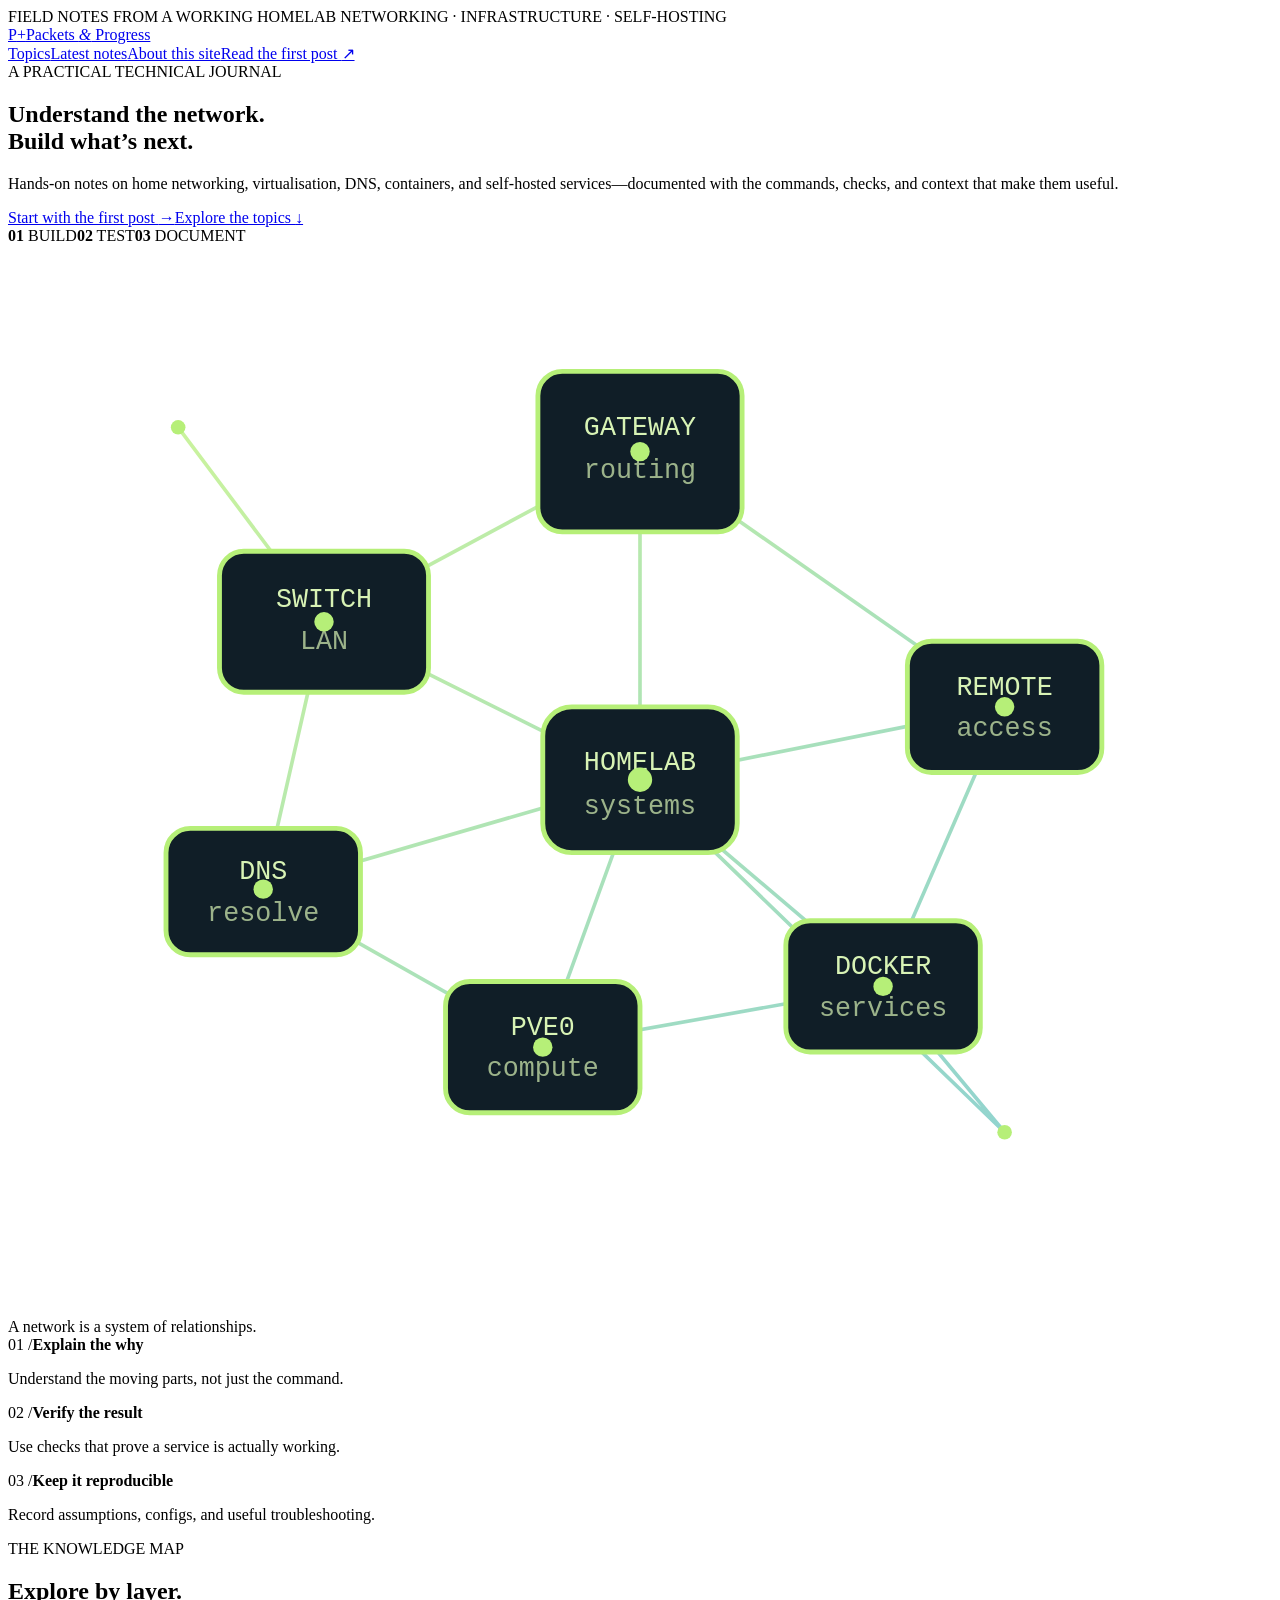
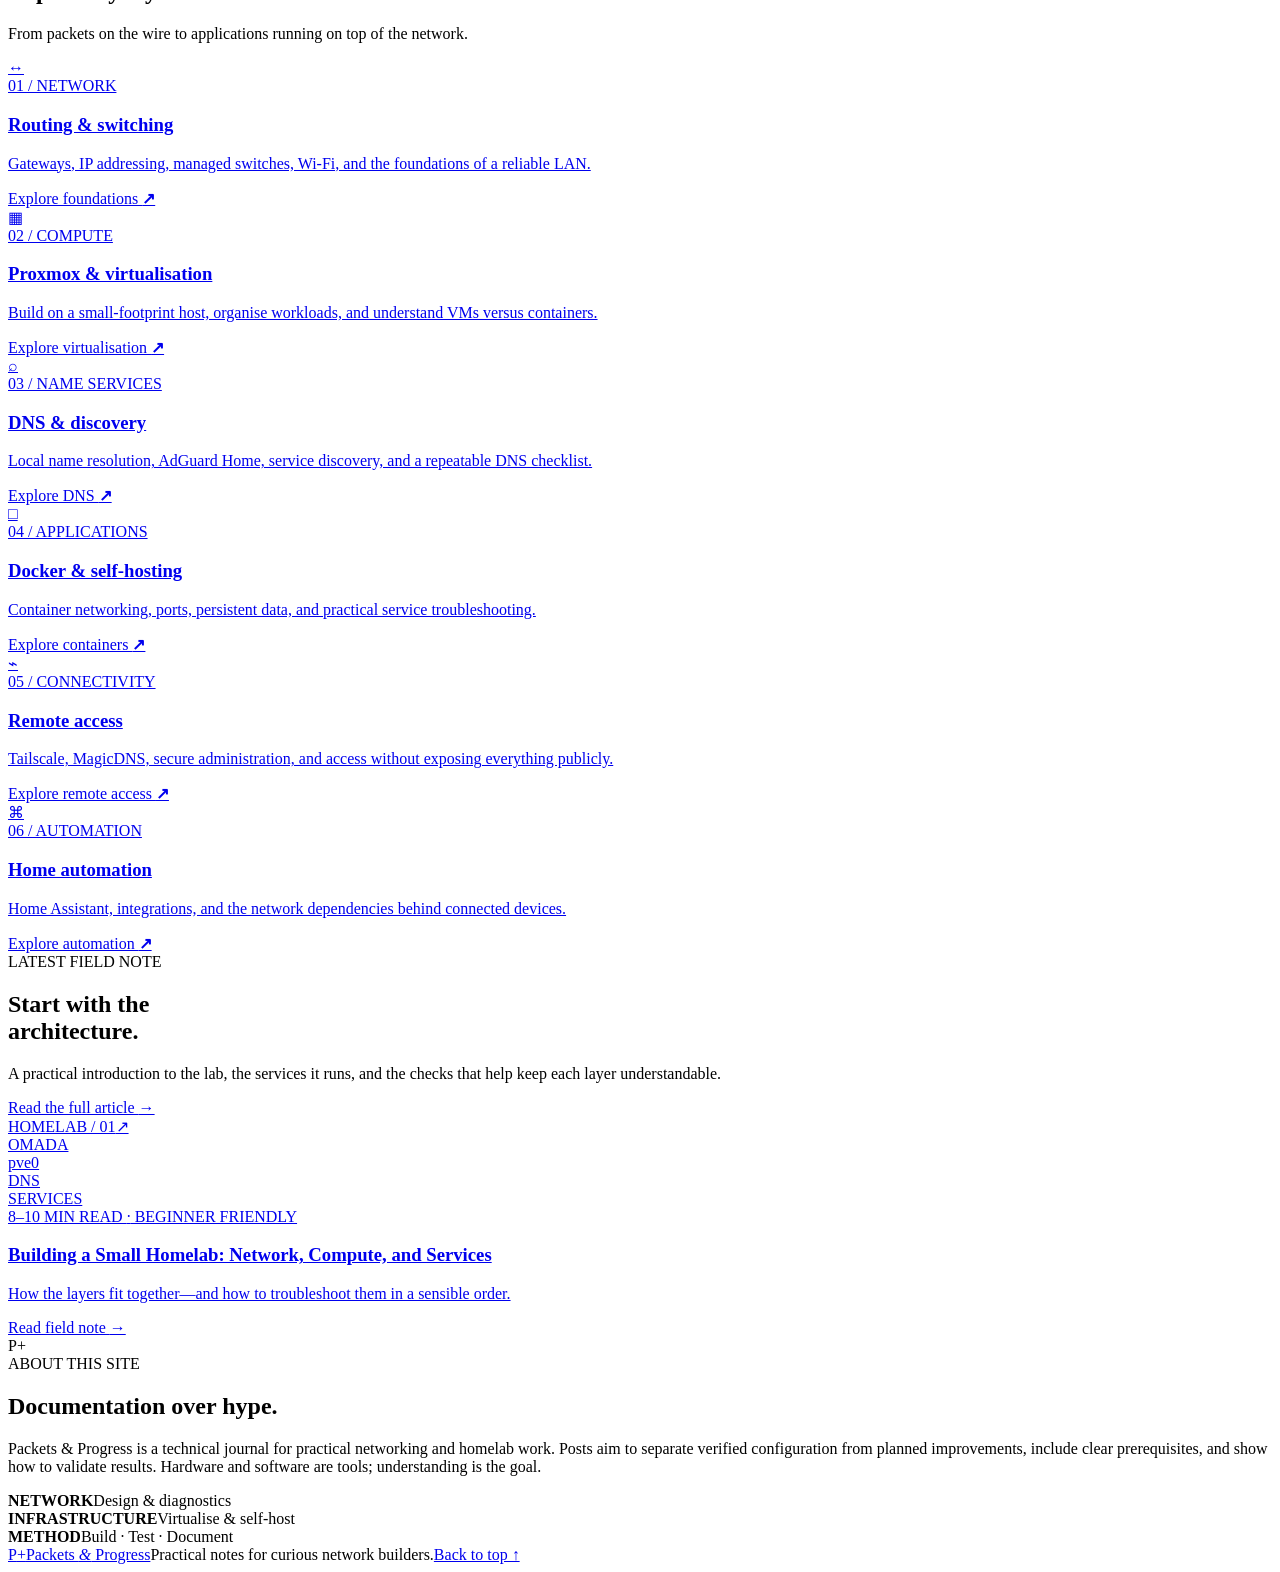
==== docs/index.html @ 01fa27eb "Add Packets & Progress site under docs for GitHub Pages" ====
<!doctype html>
<html lang="en">
<head>
  <meta charset="utf-8">
  <meta name="viewport" content="width=device-width, initial-scale=1">
  <meta name="description" content="Practical notes on networking, Proxmox, Docker, DNS, remote access, and homelab infrastructure.">
  <title>Packets & Progress — Practical networking, one layer at a time</title>
  <link rel="stylesheet" href="styles.css">
</head>
<body>
  <div class="topline"><span class="pulse"></span> FIELD NOTES FROM A WORKING HOMELAB <span class="topline-right">NETWORKING · INFRASTRUCTURE · SELF-HOSTING</span></div>
  <header class="site-header wrap">
    <a class="brand" href="index.html"><span class="brand-mark">P<span>+</span></span><span>Packets <i>&</i> Progress</span></a>
    <nav aria-label="Main navigation"><a href="#topics">Topics</a><a href="#latest">Latest notes</a><a href="#about">About this site</a><a class="nav-cta" href="posts/first-steps.html">Read the first post <span>↗</span></a></nav>
  </header>
  <main>
    <section class="hero wrap">
      <div class="hero-copy">
        <div class="eyebrow"><span class="eyebrow-line"></span> A PRACTICAL TECHNICAL JOURNAL</div>
        <h1>Understand the network.<br><span>Build what’s next.</span></h1>
        <p class="hero-lede">Hands-on notes on home networking, virtualisation, DNS, containers, and self-hosted services—documented with the commands, checks, and context that make them useful.</p>
        <div class="hero-actions"><a class="button button-primary" href="posts/first-steps.html">Start with the first post <span>→</span></a><a class="text-link" href="#topics">Explore the topics <span>↓</span></a></div>
        <div class="hero-meta"><span><b>01</b> BUILD</span><span><b>02</b> TEST</span><span><b>03</b> DOCUMENT</span></div>
      </div>
      <div class="network-art" aria-label="Abstract network topology illustration">
        <div class="art-grid"></div>
        <svg viewBox="0 0 520 440" role="img" aria-label="Connected network nodes and infrastructure layers">
          <defs><linearGradient id="line" x1="0" y1="0" x2="1" y2="1"><stop offset="0" stop-color="#b6ef78"/><stop offset="1" stop-color="#68c4bd"/></linearGradient></defs>
          <g stroke="url(#line)" stroke-width="1.5" opacity=".72" fill="none"><path d="M260 85 L130 155 L105 265 L220 330 L360 305 L410 190 L260 85"/><path d="M130 155 L260 220 L410 190 M105 265 L260 220 L360 305 M260 85 L260 220 L220 330"/><path d="M260 220 L410 365 M360 305 L410 365 M130 155 L70 75"/></g>
          <g fill="#101e27" stroke="#b6ef78" stroke-width="2"><rect x="218" y="52" width="84" height="66" rx="10"/><rect x="87" y="126" width="86" height="58" rx="10"/><rect x="65" y="240" width="80" height="52" rx="10"/><rect x="180" y="303" width="80" height="54" rx="10"/><rect x="320" y="278" width="80" height="54" rx="10"/><rect x="370" y="163" width="80" height="54" rx="10"/><rect x="220" y="190" width="80" height="60" rx="12"/></g>
          <g fill="#d8f3b5" font-family="monospace" font-size="11" text-anchor="middle"><text x="260" y="78">GATEWAY</text><text x="260" y="96" opacity=".7">routing</text><text x="130" y="149">SWITCH</text><text x="130" y="166" opacity=".7">LAN</text><text x="105" y="261">DNS</text><text x="105" y="278" opacity=".7">resolve</text><text x="220" y="325">PVE0</text><text x="220" y="342" opacity=".7">compute</text><text x="360" y="300">DOCKER</text><text x="360" y="317" opacity=".7">services</text><text x="410" y="185">REMOTE</text><text x="410" y="202" opacity=".7">access</text><text x="260" y="216">HOMELAB</text><text x="260" y="234" opacity=".7">systems</text></g>
          <g fill="#b6ef78"><circle cx="260" cy="85" r="4"/><circle cx="130" cy="155" r="4"/><circle cx="105" cy="265" r="4"/><circle cx="220" cy="330" r="4"/><circle cx="360" cy="305" r="4"/><circle cx="410" cy="190" r="4"/><circle cx="260" cy="220" r="5"/><circle cx="410" cy="365" r="3"/><circle cx="70" cy="75" r="3"/></g>
        </svg>
        <div class="art-caption"><span class="caption-dot"></span> A network is a system of relationships.</div>
      </div>
    </section>
    <section class="principles"><div class="wrap principles-inner"><div><span class="principle-number">01 /</span><b>Explain the why</b><p>Understand the moving parts, not just the command.</p></div><div><span class="principle-number">02 /</span><b>Verify the result</b><p>Use checks that prove a service is actually working.</p></div><div><span class="principle-number">03 /</span><b>Keep it reproducible</b><p>Record assumptions, configs, and useful troubleshooting.</p></div></div></section>
    <section class="section wrap" id="topics">
      <div class="section-heading"><div><div class="eyebrow">THE KNOWLEDGE MAP</div><h2>Explore by layer.</h2></div><p>From packets on the wire to applications running on top of the network.</p></div>
      <div class="topic-grid">
        <a class="topic-card" href="posts/first-steps.html"><div class="topic-icon">↔</div><div class="topic-kicker">01 / NETWORK</div><h3>Routing & switching</h3><p>Gateways, IP addressing, managed switches, Wi-Fi, and the foundations of a reliable LAN.</p><span class="card-bottom">Explore foundations <b>↗</b></span></a>
        <a class="topic-card" href="posts/first-steps.html#proxmox"><div class="topic-icon">▦</div><div class="topic-kicker">02 / COMPUTE</div><h3>Proxmox & virtualisation</h3><p>Build on a small-footprint host, organise workloads, and understand VMs versus containers.</p><span class="card-bottom">Explore virtualisation <b>↗</b></span></a>
        <a class="topic-card" href="posts/first-steps.html#dns"><div class="topic-icon">⌕</div><div class="topic-kicker">03 / NAME SERVICES</div><h3>DNS & discovery</h3><p>Local name resolution, AdGuard Home, service discovery, and a repeatable DNS checklist.</p><span class="card-bottom">Explore DNS <b>↗</b></span></a>
        <a class="topic-card" href="posts/first-steps.html#containers"><div class="topic-icon">□</div><div class="topic-kicker">04 / APPLICATIONS</div><h3>Docker & self-hosting</h3><p>Container networking, ports, persistent data, and practical service troubleshooting.</p><span class="card-bottom">Explore containers <b>↗</b></span></a>
        <a class="topic-card" href="posts/first-steps.html#remote-access"><div class="topic-icon">⌁</div><div class="topic-kicker">05 / CONNECTIVITY</div><h3>Remote access</h3><p>Tailscale, MagicDNS, secure administration, and access without exposing everything publicly.</p><span class="card-bottom">Explore remote access <b>↗</b></span></a>
        <a class="topic-card" href="posts/first-steps.html#automation"><div class="topic-icon">⌘</div><div class="topic-kicker">06 / AUTOMATION</div><h3>Home automation</h3><p>Home Assistant, integrations, and the network dependencies behind connected devices.</p><span class="card-bottom">Explore automation <b>↗</b></span></a>
      </div>
    </section>
    <section class="latest-section" id="latest"><div class="wrap latest-layout"><div><div class="eyebrow">LATEST FIELD NOTE</div><h2>Start with the<br>architecture.</h2><p class="muted">A practical introduction to the lab, the services it runs, and the checks that help keep each layer understandable.</p><a class="text-link" href="posts/first-steps.html">Read the full article <span>→</span></a></div><a class="article-preview" href="posts/first-steps.html"><div class="preview-top"><span class="tag">HOMELAB / 01</span><span class="preview-arrow">↗</span></div><div class="preview-graphic"><div class="mini-node n1">OMADA</div><div class="mini-node n2">pve0</div><div class="mini-node n3">DNS</div><div class="mini-node n4">SERVICES</div><div class="mini-lines"></div></div><div class="preview-content"><div class="article-meta">8–10 MIN READ <span>·</span> BEGINNER FRIENDLY</div><h3>Building a Small Homelab: Network, Compute, and Services</h3><p>How the layers fit together—and how to troubleshoot them in a sensible order.</p><span class="read-link">Read field note <b>→</b></span></div></a></div></section>
    <section class="about-section wrap" id="about"><div class="about-mark">P<span>+</span></div><div><div class="eyebrow">ABOUT THIS SITE</div><h2>Documentation over hype.</h2><p>Packets & Progress is a technical journal for practical networking and homelab work. Posts aim to separate verified configuration from planned improvements, include clear prerequisites, and show how to validate results. Hardware and software are tools; understanding is the goal.</p></div><div class="about-stats"><div><b>NETWORK</b><span>Design & diagnostics</span></div><div><b>INFRASTRUCTURE</b><span>Virtualise & self-host</span></div><div><b>METHOD</b><span>Build · Test · Document</span></div></div></section>
  </main>
  <footer class="site-footer"><div class="wrap footer-inner"><a class="brand" href="index.html"><span class="brand-mark">P<span>+</span></span><span>Packets <i>&</i> Progress</span></a><span>Practical notes for curious network builders.</span><a href="#top">Back to top ↑</a></div></footer>
</body>
</html>
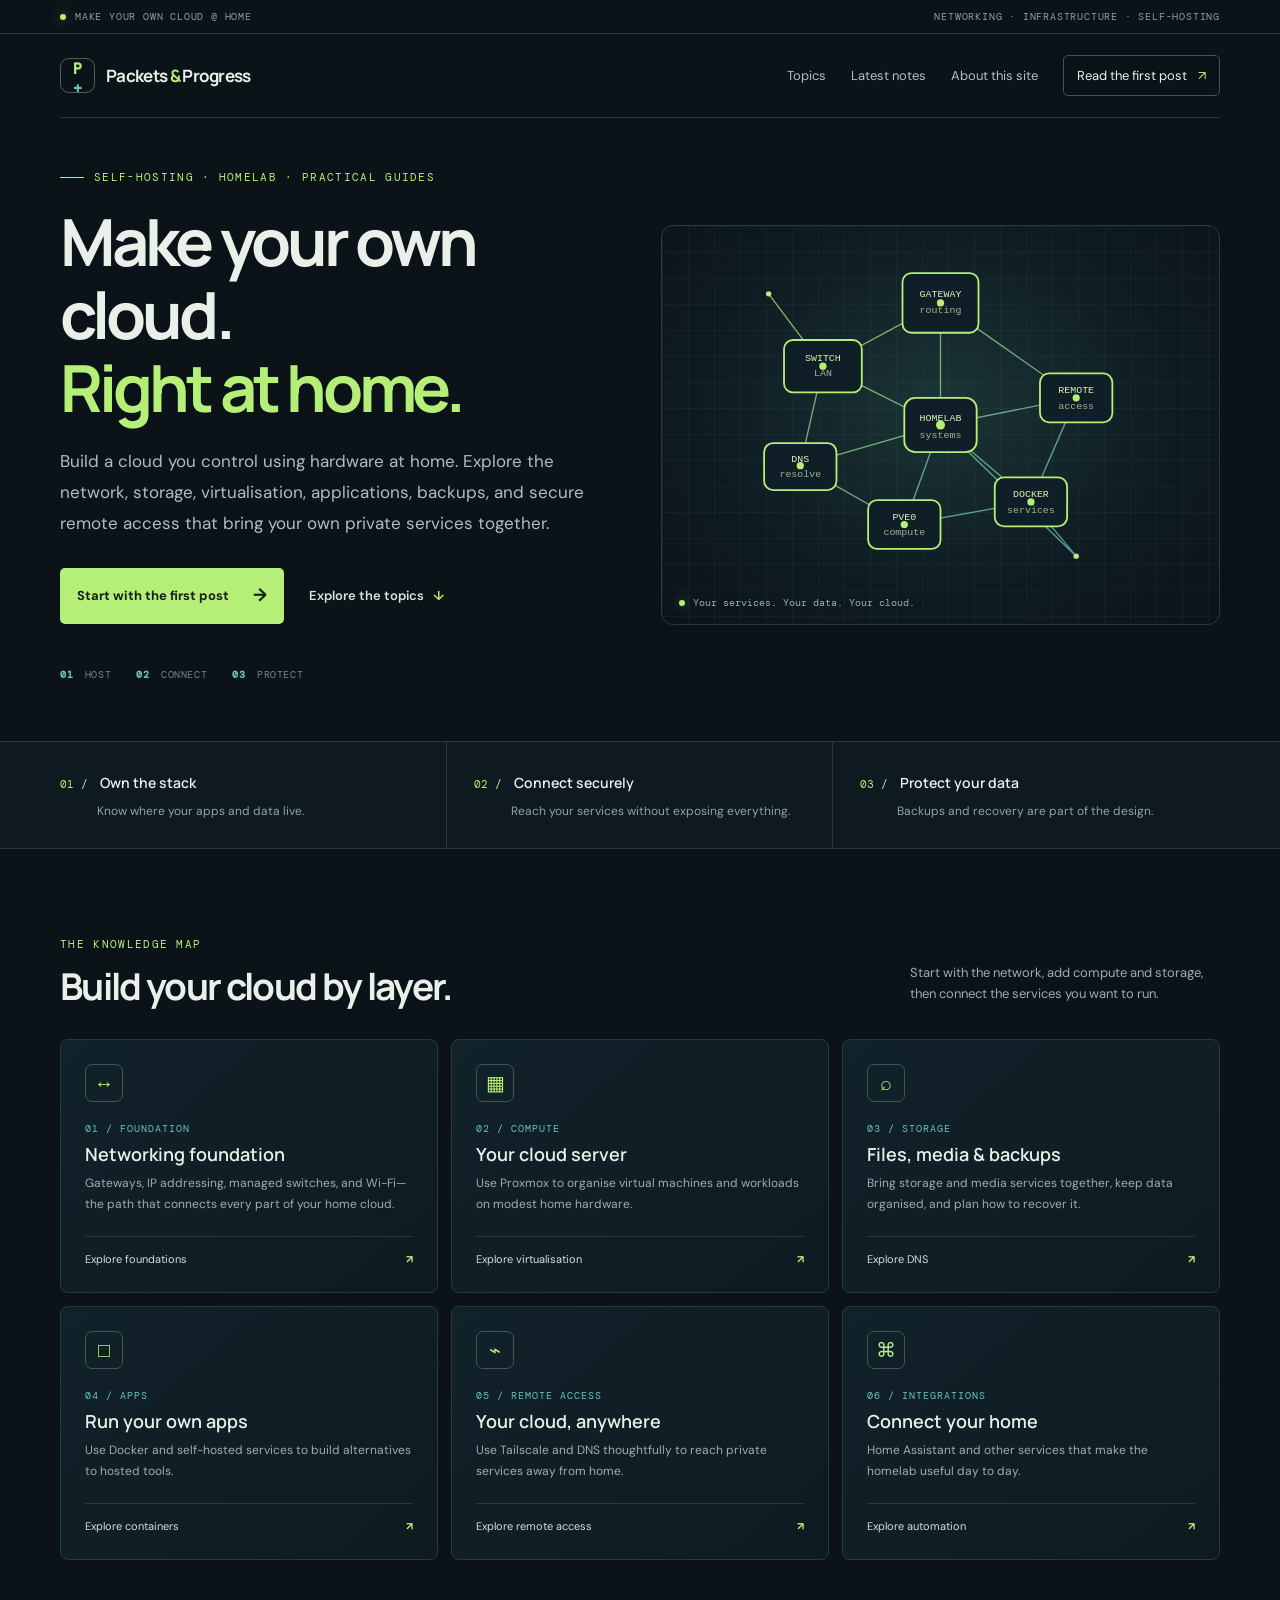
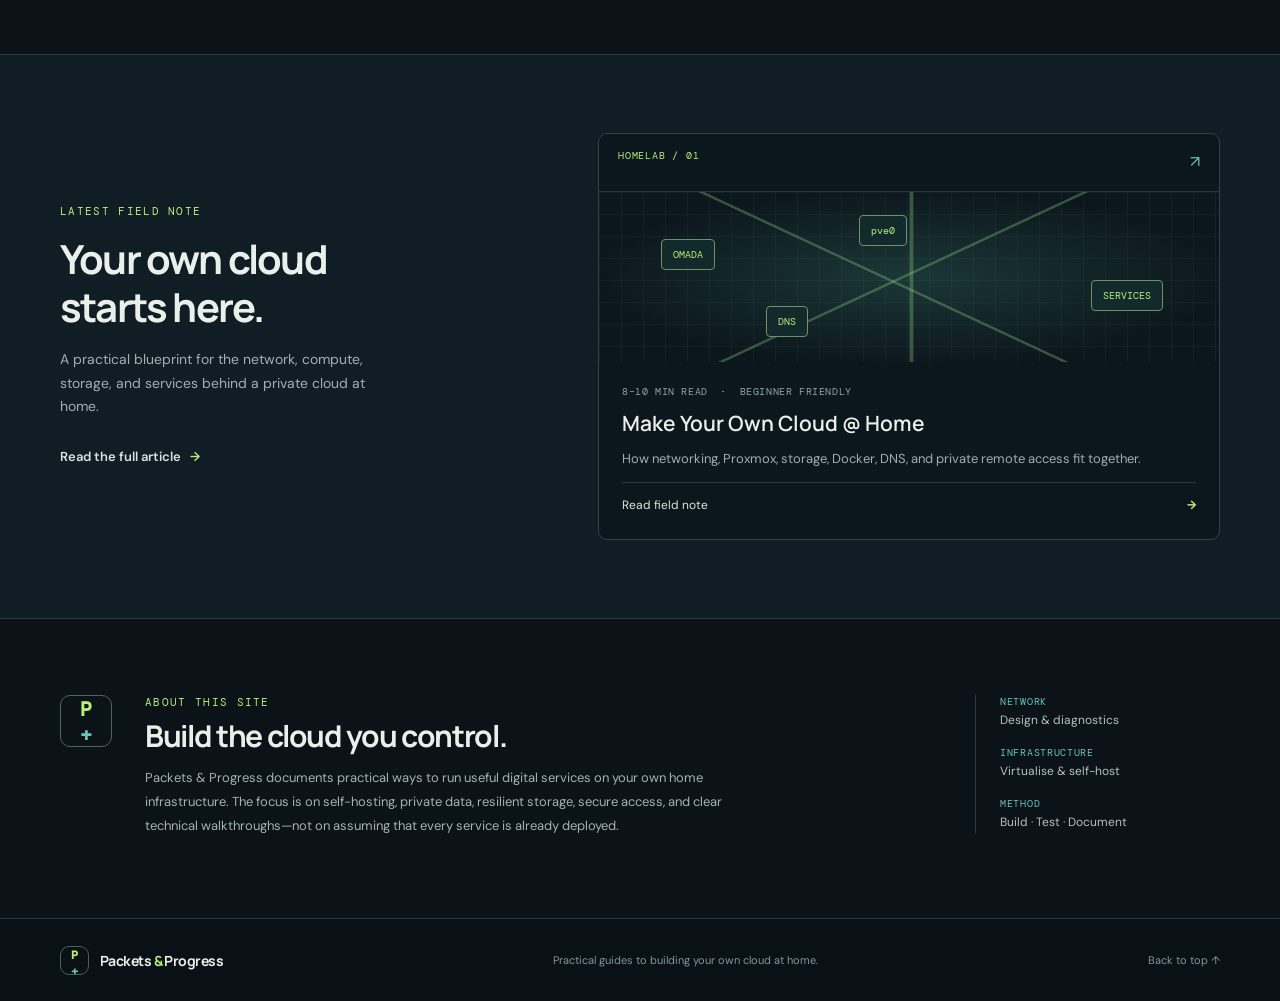
==== commit aff98656: "Reposition homepage around Make Your Own Cloud @ Home" ====
--- a/docs/index.html
+++ b/docs/index.html
@@ -3,12 +3,12 @@
 <head>
   <meta charset="utf-8">
   <meta name="viewport" content="width=device-width, initial-scale=1">
-  <meta name="description" content="Practical notes on networking, Proxmox, Docker, DNS, remote access, and homelab infrastructure.">
-  <title>Packets & Progress — Practical networking, one layer at a time</title>
+  <meta name="description" content="Build a private cloud at home with practical guides to networking, Proxmox, storage, Docker, DNS, remote access, and self-hosted services.">
+  <title>Packets & Progress — Make Your Own Cloud @ Home</title>
   <link rel="stylesheet" href="styles.css">
 </head>
 <body>
-  <div class="topline"><span class="pulse"></span> FIELD NOTES FROM A WORKING HOMELAB <span class="topline-right">NETWORKING · INFRASTRUCTURE · SELF-HOSTING</span></div>
+  <div class="topline"><span class="pulse"></span> MAKE YOUR OWN CLOUD @ HOME <span class="topline-right">NETWORKING · INFRASTRUCTURE · SELF-HOSTING</span></div>
   <header class="site-header wrap">
     <a class="brand" href="index.html"><span class="brand-mark">P<span>+</span></span><span>Packets <i>&</i> Progress</span></a>
     <nav aria-label="Main navigation"><a href="#topics">Topics</a><a href="#latest">Latest notes</a><a href="#about">About this site</a><a class="nav-cta" href="posts/first-steps.html">Read the first post <span>↗</span></a></nav>
@@ -16,11 +16,11 @@
   <main>
     <section class="hero wrap">
       <div class="hero-copy">
-        <div class="eyebrow"><span class="eyebrow-line"></span> A PRACTICAL TECHNICAL JOURNAL</div>
-        <h1>Understand the network.<br><span>Build what’s next.</span></h1>
-        <p class="hero-lede">Hands-on notes on home networking, virtualisation, DNS, containers, and self-hosted services—documented with the commands, checks, and context that make them useful.</p>
+        <div class="eyebrow"><span class="eyebrow-line"></span> SELF-HOSTING · HOMELAB · PRACTICAL GUIDES</div>
+        <h1>Make your own cloud.<br><span>Right at home.</span></h1>
+        <p class="hero-lede">Build a cloud you control using hardware at home. Explore the network, storage, virtualisation, applications, backups, and secure remote access that bring your own private services together.</p>
         <div class="hero-actions"><a class="button button-primary" href="posts/first-steps.html">Start with the first post <span>→</span></a><a class="text-link" href="#topics">Explore the topics <span>↓</span></a></div>
-        <div class="hero-meta"><span><b>01</b> BUILD</span><span><b>02</b> TEST</span><span><b>03</b> DOCUMENT</span></div>
+        <div class="hero-meta"><span><b>01</b> HOST</span><span><b>02</b> CONNECT</span><span><b>03</b> PROTECT</span></div>
       </div>
       <div class="network-art" aria-label="Abstract network topology illustration">
         <div class="art-grid"></div>
@@ -31,24 +31,24 @@
           <g fill="#d8f3b5" font-family="monospace" font-size="11" text-anchor="middle"><text x="260" y="78">GATEWAY</text><text x="260" y="96" opacity=".7">routing</text><text x="130" y="149">SWITCH</text><text x="130" y="166" opacity=".7">LAN</text><text x="105" y="261">DNS</text><text x="105" y="278" opacity=".7">resolve</text><text x="220" y="325">PVE0</text><text x="220" y="342" opacity=".7">compute</text><text x="360" y="300">DOCKER</text><text x="360" y="317" opacity=".7">services</text><text x="410" y="185">REMOTE</text><text x="410" y="202" opacity=".7">access</text><text x="260" y="216">HOMELAB</text><text x="260" y="234" opacity=".7">systems</text></g>
           <g fill="#b6ef78"><circle cx="260" cy="85" r="4"/><circle cx="130" cy="155" r="4"/><circle cx="105" cy="265" r="4"/><circle cx="220" cy="330" r="4"/><circle cx="360" cy="305" r="4"/><circle cx="410" cy="190" r="4"/><circle cx="260" cy="220" r="5"/><circle cx="410" cy="365" r="3"/><circle cx="70" cy="75" r="3"/></g>
         </svg>
-        <div class="art-caption"><span class="caption-dot"></span> A network is a system of relationships.</div>
+        <div class="art-caption"><span class="caption-dot"></span> Your services. Your data. Your cloud.</div>
       </div>
     </section>
-    <section class="principles"><div class="wrap principles-inner"><div><span class="principle-number">01 /</span><b>Explain the why</b><p>Understand the moving parts, not just the command.</p></div><div><span class="principle-number">02 /</span><b>Verify the result</b><p>Use checks that prove a service is actually working.</p></div><div><span class="principle-number">03 /</span><b>Keep it reproducible</b><p>Record assumptions, configs, and useful troubleshooting.</p></div></div></section>
+    <section class="principles"><div class="wrap principles-inner"><div><span class="principle-number">01 /</span><b>Own the stack</b><p>Know where your apps and data live.</p></div><div><span class="principle-number">02 /</span><b>Connect securely</b><p>Reach your services without exposing everything.</p></div><div><span class="principle-number">03 /</span><b>Protect your data</b><p>Backups and recovery are part of the design.</p></div></div></section>
     <section class="section wrap" id="topics">
-      <div class="section-heading"><div><div class="eyebrow">THE KNOWLEDGE MAP</div><h2>Explore by layer.</h2></div><p>From packets on the wire to applications running on top of the network.</p></div>
+      <div class="section-heading"><div><div class="eyebrow">THE KNOWLEDGE MAP</div><h2>Build your cloud by layer.</h2></div><p>Start with the network, add compute and storage, then connect the services you want to run.</p></div>
       <div class="topic-grid">
-        <a class="topic-card" href="posts/first-steps.html"><div class="topic-icon">↔</div><div class="topic-kicker">01 / NETWORK</div><h3>Routing & switching</h3><p>Gateways, IP addressing, managed switches, Wi-Fi, and the foundations of a reliable LAN.</p><span class="card-bottom">Explore foundations <b>↗</b></span></a>
-        <a class="topic-card" href="posts/first-steps.html#proxmox"><div class="topic-icon">▦</div><div class="topic-kicker">02 / COMPUTE</div><h3>Proxmox & virtualisation</h3><p>Build on a small-footprint host, organise workloads, and understand VMs versus containers.</p><span class="card-bottom">Explore virtualisation <b>↗</b></span></a>
-        <a class="topic-card" href="posts/first-steps.html#dns"><div class="topic-icon">⌕</div><div class="topic-kicker">03 / NAME SERVICES</div><h3>DNS & discovery</h3><p>Local name resolution, AdGuard Home, service discovery, and a repeatable DNS checklist.</p><span class="card-bottom">Explore DNS <b>↗</b></span></a>
-        <a class="topic-card" href="posts/first-steps.html#containers"><div class="topic-icon">□</div><div class="topic-kicker">04 / APPLICATIONS</div><h3>Docker & self-hosting</h3><p>Container networking, ports, persistent data, and practical service troubleshooting.</p><span class="card-bottom">Explore containers <b>↗</b></span></a>
-        <a class="topic-card" href="posts/first-steps.html#remote-access"><div class="topic-icon">⌁</div><div class="topic-kicker">05 / CONNECTIVITY</div><h3>Remote access</h3><p>Tailscale, MagicDNS, secure administration, and access without exposing everything publicly.</p><span class="card-bottom">Explore remote access <b>↗</b></span></a>
-        <a class="topic-card" href="posts/first-steps.html#automation"><div class="topic-icon">⌘</div><div class="topic-kicker">06 / AUTOMATION</div><h3>Home automation</h3><p>Home Assistant, integrations, and the network dependencies behind connected devices.</p><span class="card-bottom">Explore automation <b>↗</b></span></a>
+        <a class="topic-card" href="posts/first-steps.html"><div class="topic-icon">↔</div><div class="topic-kicker">01 / FOUNDATION</div><h3>Networking foundation</h3><p>Gateways, IP addressing, managed switches, and Wi-Fi—the path that connects every part of your home cloud.</p><span class="card-bottom">Explore foundations <b>↗</b></span></a>
+        <a class="topic-card" href="posts/first-steps.html#proxmox"><div class="topic-icon">▦</div><div class="topic-kicker">02 / COMPUTE</div><h3>Your cloud server</h3><p>Use Proxmox to organise virtual machines and workloads on modest home hardware.</p><span class="card-bottom">Explore virtualisation <b>↗</b></span></a>
+        <a class="topic-card" href="posts/first-steps.html#dns"><div class="topic-icon">⌕</div><div class="topic-kicker">03 / STORAGE</div><h3>Files, media & backups</h3><p>Bring storage and media services together, keep data organised, and plan how to recover it.</p><span class="card-bottom">Explore DNS <b>↗</b></span></a>
+        <a class="topic-card" href="posts/first-steps.html#containers"><div class="topic-icon">□</div><div class="topic-kicker">04 / APPS</div><h3>Run your own apps</h3><p>Use Docker and self-hosted services to build alternatives to hosted tools.</p><span class="card-bottom">Explore containers <b>↗</b></span></a>
+        <a class="topic-card" href="posts/first-steps.html#remote-access"><div class="topic-icon">⌁</div><div class="topic-kicker">05 / REMOTE ACCESS</div><h3>Your cloud, anywhere</h3><p>Use Tailscale and DNS thoughtfully to reach private services away from home.</p><span class="card-bottom">Explore remote access <b>↗</b></span></a>
+        <a class="topic-card" href="posts/first-steps.html#automation"><div class="topic-icon">⌘</div><div class="topic-kicker">06 / INTEGRATIONS</div><h3>Connect your home</h3><p>Home Assistant and other services that make the homelab useful day to day.</p><span class="card-bottom">Explore automation <b>↗</b></span></a>
       </div>
     </section>
-    <section class="latest-section" id="latest"><div class="wrap latest-layout"><div><div class="eyebrow">LATEST FIELD NOTE</div><h2>Start with the<br>architecture.</h2><p class="muted">A practical introduction to the lab, the services it runs, and the checks that help keep each layer understandable.</p><a class="text-link" href="posts/first-steps.html">Read the full article <span>→</span></a></div><a class="article-preview" href="posts/first-steps.html"><div class="preview-top"><span class="tag">HOMELAB / 01</span><span class="preview-arrow">↗</span></div><div class="preview-graphic"><div class="mini-node n1">OMADA</div><div class="mini-node n2">pve0</div><div class="mini-node n3">DNS</div><div class="mini-node n4">SERVICES</div><div class="mini-lines"></div></div><div class="preview-content"><div class="article-meta">8–10 MIN READ <span>·</span> BEGINNER FRIENDLY</div><h3>Building a Small Homelab: Network, Compute, and Services</h3><p>How the layers fit together—and how to troubleshoot them in a sensible order.</p><span class="read-link">Read field note <b>→</b></span></div></a></div></section>
-    <section class="about-section wrap" id="about"><div class="about-mark">P<span>+</span></div><div><div class="eyebrow">ABOUT THIS SITE</div><h2>Documentation over hype.</h2><p>Packets & Progress is a technical journal for practical networking and homelab work. Posts aim to separate verified configuration from planned improvements, include clear prerequisites, and show how to validate results. Hardware and software are tools; understanding is the goal.</p></div><div class="about-stats"><div><b>NETWORK</b><span>Design & diagnostics</span></div><div><b>INFRASTRUCTURE</b><span>Virtualise & self-host</span></div><div><b>METHOD</b><span>Build · Test · Document</span></div></div></section>
+    <section class="latest-section" id="latest"><div class="wrap latest-layout"><div><div class="eyebrow">LATEST FIELD NOTE</div><h2>Your own cloud<br>starts here.</h2><p class="muted">A practical blueprint for the network, compute, storage, and services behind a private cloud at home.</p><a class="text-link" href="posts/first-steps.html">Read the full article <span>→</span></a></div><a class="article-preview" href="posts/first-steps.html"><div class="preview-top"><span class="tag">HOMELAB / 01</span><span class="preview-arrow">↗</span></div><div class="preview-graphic"><div class="mini-node n1">OMADA</div><div class="mini-node n2">pve0</div><div class="mini-node n3">DNS</div><div class="mini-node n4">SERVICES</div><div class="mini-lines"></div></div><div class="preview-content"><div class="article-meta">8–10 MIN READ <span>·</span> BEGINNER FRIENDLY</div><h3>Make Your Own Cloud @ Home</h3><p>How networking, Proxmox, storage, Docker, DNS, and private remote access fit together.</p><span class="read-link">Read field note <b>→</b></span></div></a></div></section>
+    <section class="about-section wrap" id="about"><div class="about-mark">P<span>+</span></div><div><div class="eyebrow">ABOUT THIS SITE</div><h2>Build the cloud you control.</h2><p>Packets & Progress documents practical ways to run useful digital services on your own home infrastructure. The focus is on self-hosting, private data, resilient storage, secure access, and clear technical walkthroughs—not on assuming that every service is already deployed.</p></div><div class="about-stats"><div><b>NETWORK</b><span>Design & diagnostics</span></div><div><b>INFRASTRUCTURE</b><span>Virtualise & self-host</span></div><div><b>METHOD</b><span>Build · Test · Document</span></div></div></section>
   </main>
-  <footer class="site-footer"><div class="wrap footer-inner"><a class="brand" href="index.html"><span class="brand-mark">P<span>+</span></span><span>Packets <i>&</i> Progress</span></a><span>Practical notes for curious network builders.</span><a href="#top">Back to top ↑</a></div></footer>
+  <footer class="site-footer"><div class="wrap footer-inner"><a class="brand" href="index.html"><span class="brand-mark">P<span>+</span></span><span>Packets <i>&</i> Progress</span></a><span>Practical guides to building your own cloud at home.</span><a href="#top">Back to top ↑</a></div></footer>
 </body>
 </html>
--- a/docs/styles.css
+++ b/docs/styles.css
@@ -0,0 +1,6 @@
+@import url('https://fonts.googleapis.com/css2?family=DM+Mono:wght@400;500&family=DM+Sans:wght@400;500;700&family=Manrope:wght@400;600;700;800&display=swap');
+:root{--bg:#0b1319;--panel:#101e27;--ink:#e9f0e9;--muted:#9aadb2;--line:#263a42;--lime:#b6ef78;--teal:#68c4bd;--mono:'DM Mono',monospace;--sans:'DM Sans',sans-serif;--display:'Manrope',sans-serif}
+*{box-sizing:border-box}html{scroll-behavior:smooth;scroll-padding-top:25px}body{margin:0;background:var(--bg);color:var(--ink);font:16px/1.65 var(--sans)}a{color:inherit;text-decoration:none}.wrap{width:min(1160px,calc(100% - 48px));margin-inline:auto}.topline{min-height:34px;border-bottom:1px solid var(--line);padding:7px max(24px,calc((100% - 1160px)/2));display:flex;align-items:center;gap:9px;color:#8ca0a4;font:10px var(--mono);letter-spacing:.08em}.pulse,.caption-dot{width:6px;height:6px;border-radius:50%;background:var(--lime);display:inline-block;box-shadow:0 0 12px #b6ef7870}.topline-right{margin-left:auto}.site-header{min-height:84px;display:flex;align-items:center;justify-content:space-between;gap:20px;border-bottom:1px solid var(--line)}.brand{display:inline-flex;align-items:center;gap:11px;font:700 17px var(--display);letter-spacing:-.04em;white-space:nowrap}.brand i{font-style:normal;color:var(--lime)}.brand-mark{display:grid;place-items:center;width:35px;height:35px;border:1px solid #496252;border-radius:9px;font:700 15px var(--mono);color:var(--lime)}.brand-mark span,.about-mark span{color:var(--teal)}nav{display:flex;align-items:center;gap:25px;font-size:13px;color:#b1c0c1}nav a:hover,.text-link:hover{color:var(--lime)}.nav-cta{border:1px solid #3c5357;padding:9px 13px;border-radius:5px;color:var(--ink)}.nav-cta span{color:var(--lime);margin-left:8px}.hero{min-height:560px;display:grid;grid-template-columns:1fr 1fr;align-items:center;gap:42px;padding-block:52px 60px}.eyebrow{font:11px var(--mono);letter-spacing:.12em;color:var(--lime);display:flex;align-items:center;gap:10px}.eyebrow-line{width:24px;height:1px;background:var(--lime)}h1,h2,h3,p{margin-top:0}.hero h1{font:700 clamp(40px,5.2vw,65px)/1.12 var(--display);letter-spacing:-.06em;margin:22px 0}.hero h1 span,.article-header h1 span{color:var(--lime)}.hero-lede{max-width:550px;color:#aebfc0;font-size:17px;line-height:1.8}.hero-actions{display:flex;align-items:center;gap:25px;margin-top:30px}.button{display:inline-flex;align-items:center;gap:24px;padding:13px 17px;border-radius:5px;font-size:13px;font-weight:700}.button-primary{background:var(--lime);color:#142018}.button-primary:hover{background:#d0f5a6}.button-primary span{font-size:18px}.text-link{font-size:13px;font-weight:600;color:#d8e3db}.text-link span{color:var(--lime);margin-left:6px}.hero-meta{display:flex;gap:25px;margin-top:44px;font:10px var(--mono);letter-spacing:.06em;color:#71878c}.hero-meta b{color:var(--teal);margin-right:5px}.network-art{height:400px;position:relative;border:1px solid #253b42;border-radius:12px;overflow:hidden;background:radial-gradient(ellipse at 50% 45%,#1b3536 0%,#0f1c24 56%,#0b1319 100%)}.art-grid{position:absolute;inset:0;background-image:linear-gradient(#7d9e9510 1px,transparent 1px),linear-gradient(90deg,#7d9e9510 1px,transparent 1px);background-size:26px 26px}.network-art svg{position:relative;width:100%;height:100%;z-index:1}.art-caption{position:absolute;bottom:15px;left:17px;color:#9db0b0;font:10px var(--mono);display:flex;align-items:center;gap:8px}.principles{border-block:1px solid var(--line);background:#0e1a20}.principles-inner{display:grid;grid-template-columns:repeat(3,1fr)}.principles-inner>div{padding:28px 26px 26px 0;border-right:1px solid var(--line)}.principles-inner>div+div{padding-left:27px}.principles-inner>div:last-child{border:0}.principle-number{font:11px var(--mono);color:var(--lime);margin-right:12px}.principles b{font:600 14px var(--display)}.principles p{font-size:12px;color:#8fa4a8;margin:6px 0 0 37px}.section{padding-block:88px 94px}.section-heading{display:flex;justify-content:space-between;align-items:end;margin-bottom:31px}.section-heading h2,.latest-layout h2,.about-section h2{font:700 37px/1.2 var(--display);letter-spacing:-.045em;margin:13px 0 0}.section-heading>p{max-width:310px;color:var(--muted);font-size:13px;margin:0 0 4px}.topic-grid{display:grid;grid-template-columns:repeat(3,1fr);gap:13px}.topic-card{min-height:240px;padding:24px;border:1px solid var(--line);border-radius:8px;background:linear-gradient(140deg,#12222a,#0e1a21);display:flex;flex-direction:column;transition:transform .2s,border-color .2s}.topic-card:hover{transform:translateY(-3px);border-color:#597b61}.topic-icon{width:38px;height:38px;display:grid;place-items:center;border:1px solid #40584d;color:var(--lime);border-radius:7px;font:20px var(--mono);margin-bottom:20px}.topic-kicker{font:10px var(--mono);letter-spacing:.1em;color:var(--teal)}.topic-card h3{font:600 18px var(--display);margin:7px 0}.topic-card p{font-size:12px;color:#9cafb0;line-height:1.7;margin-bottom:22px}.card-bottom{margin-top:auto;padding-top:13px;border-top:1px solid #263941;color:#d6e0d9;font-size:11px}.card-bottom b,.read-link b{float:right;color:var(--lime)}.latest-section{background:#101d24;border-block:1px solid var(--line);padding:78px 0}.latest-layout{display:grid;grid-template-columns:.72fr 1fr;gap:90px;align-items:center}.latest-layout h2{font-size:40px;margin:17px 0}.muted{font-size:14px;color:#9fb0b3;max-width:320px;margin-bottom:25px}.article-preview{display:block;border:1px solid #2c4449;background:#0c171d;border-radius:9px;overflow:hidden}.article-preview:hover{border-color:#70956b}.preview-top{display:flex;justify-content:space-between;padding:15px 19px;border-bottom:1px solid #25373e}.tag{font:10px var(--mono);color:var(--lime);letter-spacing:.08em}.preview-arrow{color:var(--teal)}.preview-graphic{height:170px;position:relative;overflow:hidden;background:radial-gradient(ellipse at center,#1b3737,#0c171d 72%)}.preview-graphic:before{content:"";position:absolute;inset:0;background-image:linear-gradient(#89b7a10d 1px,transparent 1px),linear-gradient(90deg,#89b7a10d 1px,transparent 1px);background-size:22px 22px}.mini-node{position:absolute;z-index:2;border:1px solid #6b9368;background:#132a2d;padding:8px 11px;color:var(--lime);font:10px var(--mono);border-radius:4px}.n1{left:10%;top:28%}.n2{left:42%;top:14%}.n3{left:27%;top:67%}.n4{right:9%;top:52%}.mini-lines{position:absolute;inset:0;background:linear-gradient(25deg,transparent 47%,#8cce8255 47.2%,#8cce8255 47.6%,transparent 47.8%),linear-gradient(155deg,transparent 49%,#8cce8255 49.2%,#8cce8255 49.6%,transparent 49.8%),linear-gradient(90deg,transparent 50%,#8cce8255 50.2%,#8cce8255 50.6%,transparent 50.8%)}.preview-content{padding:23px}.article-meta{font:10px var(--mono);letter-spacing:.06em;color:#8ea4a6}.article-meta span{color:var(--lime);margin:0 6px}.preview-content h3{font:600 21px/1.35 var(--display);margin:11px 0}.preview-content p{font-size:13px;color:#9cafb0}.read-link{display:block;border-top:1px solid var(--line);padding-top:13px;font-size:12px;color:#dce6df}.about-section{display:grid;grid-template-columns:60px 1fr 245px;gap:25px;align-items:start;padding-block:76px 80px}.about-mark{width:52px;height:52px;display:grid;place-items:center;border:1px solid #4b6851;border-radius:10px;color:var(--lime);font:700 20px var(--mono)}.about-section h2{font-size:30px;margin:9px 0 12px}.about-section p{max-width:600px;color:#a1b2b4;font-size:13px;line-height:1.85;margin-bottom:0}.about-stats{border-left:1px solid var(--line);padding-left:24px;display:grid;gap:15px}.about-stats div{display:grid;gap:3px}.about-stats b{font:10px var(--mono);color:var(--teal);letter-spacing:.07em}.about-stats span{font-size:12px;color:#b2c1c0}.site-footer{border-top:1px solid var(--line);background:#091116}.footer-inner{min-height:82px;display:flex;align-items:center;justify-content:space-between;gap:20px}.footer-inner .brand{font-size:14px}.footer-inner .brand-mark{width:29px;height:29px;font-size:12px}.footer-inner>span,.footer-inner>a:last-child{font-size:11px;color:#82979b}
+.article-wrap{width:min(1160px,calc(100% - 48px));margin:0 auto}.article-breadcrumb{display:flex;gap:11px;color:#82979b;font:11px var(--mono);padding:30px 0}.article-breadcrumb a{color:var(--teal)}.article-header{max-width:850px;margin:25px auto 38px}.article-header h1{font:700 clamp(38px,5vw,58px)/1.15 var(--display);letter-spacing:-.055em;margin:20px 0}.article-deck{font-size:18px;line-height:1.8;color:#aabbbd;max-width:750px}.article-hero-art{max-width:850px;margin:0 auto 55px;padding:27px 30px;border:1px solid var(--line);border-radius:10px;background:radial-gradient(ellipse at 50% 0%,#193234,#0e1a20 75%);display:grid;grid-template-columns:repeat(4,1fr);gap:10px}.stack-layer{padding:19px 14px;border:1px solid #3a5552;background:#10252a;border-radius:5px;display:flex;flex-direction:column;gap:4px;position:relative}.stack-layer span{font:10px var(--mono);color:var(--lime)}.stack-layer b{font:600 13px var(--display)}.stack-layer small{font-size:10px;color:#9ab0b0}.layer4{background:#20342c;border-color:#617a52}.stack-note{grid-column:1/-1;text-align:center;padding-top:15px;font:10px var(--mono);color:#a4b6b3}.article-layout{display:grid;grid-template-columns:200px minmax(0,760px);gap:65px;justify-content:center;align-items:start}.toc{position:sticky;top:22px;border-left:1px solid #34464a;padding:3px 0 3px 17px;display:flex;flex-direction:column;gap:10px}.toc-title{font:10px var(--mono);letter-spacing:.1em;color:var(--lime);margin-bottom:5px}.toc a{font-size:11px;color:#8fa4a7}.toc a:hover{color:var(--lime)}.prose{min-width:0;padding-bottom:70px;color:#c3d0ce}.prose p,.prose li{font-size:15px;line-height:1.9}.prose p{margin-bottom:19px}.prose .lead{font-size:18px;line-height:1.85;color:#e1e9e2}.prose h2{font:700 27px/1.3 var(--display);letter-spacing:-.035em;color:#edf3eb;margin:50px 0 17px;padding-top:10px}.prose h2:before{content:"";display:block;width:25px;height:2px;background:var(--lime);margin-bottom:14px}.prose h3{font:600 18px var(--display);color:#e7efe7;margin:28px 0 12px}.prose ul,.prose ol{padding-left:24px;margin-bottom:24px}.prose li{padding-left:4px;margin:7px 0}.prose b{color:#eef4e9}.prose code{font:.9em var(--mono);color:var(--lime);background:#14252b;padding:2px 5px;border-radius:3px}.prose pre{overflow:auto;background:#081116;border:1px solid #24383e;border-radius:6px;padding:17px 19px;margin:20px 0 24px}.prose pre code{padding:0;background:transparent;color:#c7e4c0;font-size:12px;line-height:1.8}.notice{border:1px solid #4c624b;background:#12221f;border-radius:6px;padding:17px 20px;margin:27px 0 32px}.notice>b{font:11px var(--mono);letter-spacing:.08em;color:var(--lime);text-transform:uppercase}.notice p{font-size:13px;margin:8px 0 0;color:#b2c4bd;line-height:1.8}.checklist{border:1px solid var(--line);border-radius:7px;overflow:hidden;margin:22px 0 28px}.checklist>div{display:flex;align-items:center;gap:16px;padding:12px 16px;border-bottom:1px solid var(--line)}.checklist>div:last-child{border-bottom:0}.checklist>div>span{font:11px var(--mono);color:var(--lime)}.checklist p{display:grid;gap:2px;margin:0}.checklist p b{font-size:13px}.checklist small{font-size:12px;color:#94a9aa}.closing-callout{display:flex;gap:17px;padding:23px;border:1px solid #4a6348;background:#11221e;border-radius:7px;margin:36px 0 22px}.callout-mark{flex:none;width:38px;height:38px;border:1px solid #68885b;border-radius:7px;display:grid;place-items:center;color:var(--lime);font:13px var(--mono)}.closing-callout b{font:600 16px var(--display);color:#edf4e9}.closing-callout p{font-size:13px;color:#a8bbb1;margin:5px 0 0}.article-footnote{border-top:1px solid var(--line);padding-top:17px;color:#839a9c;font-size:11px;line-height:1.8}.article-footnote b{color:#b9c9c3}.back-home{display:inline-block;margin-top:27px;color:var(--lime);font-size:13px}
+@media(max-width:850px){.site-header{height:auto;min-height:75px;padding-block:18px;align-items:flex-start}.site-header nav{gap:13px;flex-wrap:wrap;justify-content:flex-end}.site-header nav>a:not(.nav-cta){display:none}.hero{grid-template-columns:1fr;padding-top:55px}.network-art{height:350px}.principles-inner>div{padding-right:12px}.principles-inner>div+div{padding-left:13px}.topic-grid{grid-template-columns:repeat(2,1fr)}.latest-layout{gap:35px}.about-section{grid-template-columns:50px 1fr}.about-stats{grid-column:2;border-left:0;border-top:1px solid var(--line);padding:20px 0 0;grid-template-columns:repeat(3,1fr)}.article-layout{grid-template-columns:1fr;gap:20px}.toc{position:static;display:flex;flex-direction:row;flex-wrap:wrap;border-left:0;border-bottom:1px solid var(--line);padding:0 0 15px}.toc-title{width:100%}.article-header{margin-top:12px}.article-hero-art{grid-template-columns:repeat(2,1fr)}}
+@media(max-width:560px){.wrap,.article-wrap{width:calc(100% - 34px)}.topline{padding-inline:17px;font-size:8px}.topline-right{display:none}.brand{font-size:14px}.brand-mark{width:31px;height:31px}.site-header nav{font-size:11px}.nav-cta{padding:7px 9px}.hero{gap:30px;min-height:0;padding-bottom:42px}.hero h1{font-size:43px}.hero-lede{font-size:15px}.hero-actions{align-items:flex-start;flex-direction:column;gap:17px}.hero-meta{gap:14px;margin-top:30px;font-size:9px}.network-art{height:300px}.principles-inner{grid-template-columns:1fr}.principles-inner>div,.principles-inner>div+div{padding:18px 0;border-right:0;border-bottom:1px solid var(--line)}.principles-inner>div:last-child{border-bottom:0}.section{padding-block:60px 62px}.section-heading{display:block}.section-heading h2,.latest-layout h2{font-size:32px}.section-heading>p{margin-top:14px}.topic-grid{grid-template-columns:1fr}.topic-card{min-height:210px}.latest-section{padding:55px 0}.latest-layout{grid-template-columns:1fr;gap:28px}.about-section{grid-template-columns:1fr;gap:17px;padding-block:55px}.about-stats{grid-column:1;grid-template-columns:1fr}.footer-inner{padding:18px 0;flex-wrap:wrap}.footer-inner>span{order:3;width:100%}.article-breadcrumb{padding:20px 0}.article-header h1{font-size:39px}.article-deck{font-size:16px}.article-hero-art{padding:17px;gap:7px;margin-bottom:35px}.stack-layer{padding:14px 10px}.stack-layer b{font-size:11px}.stack-layer small{font-size:9px}.prose p,.prose li{font-size:14px}.prose .lead{font-size:16px}.prose h2{font-size:24px}.prose pre{padding:13px}.article-meta{font-size:9px}}
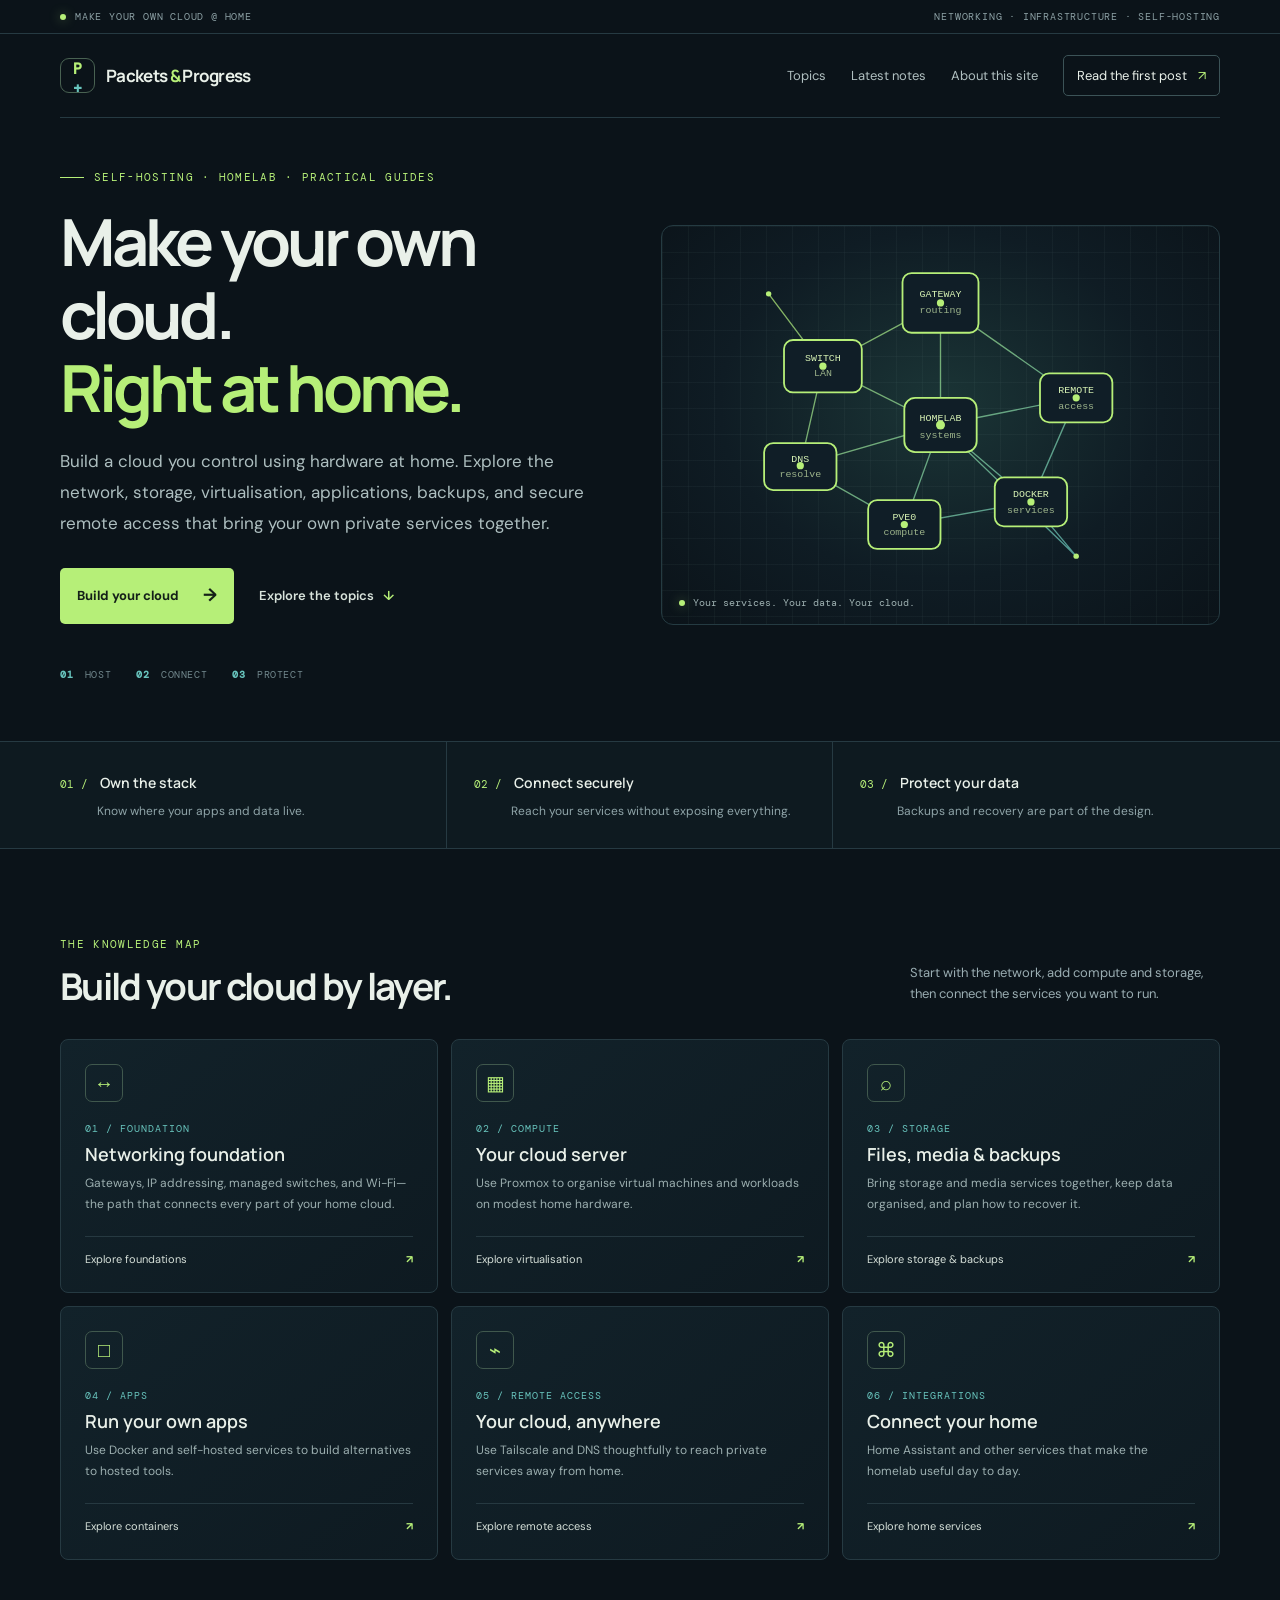
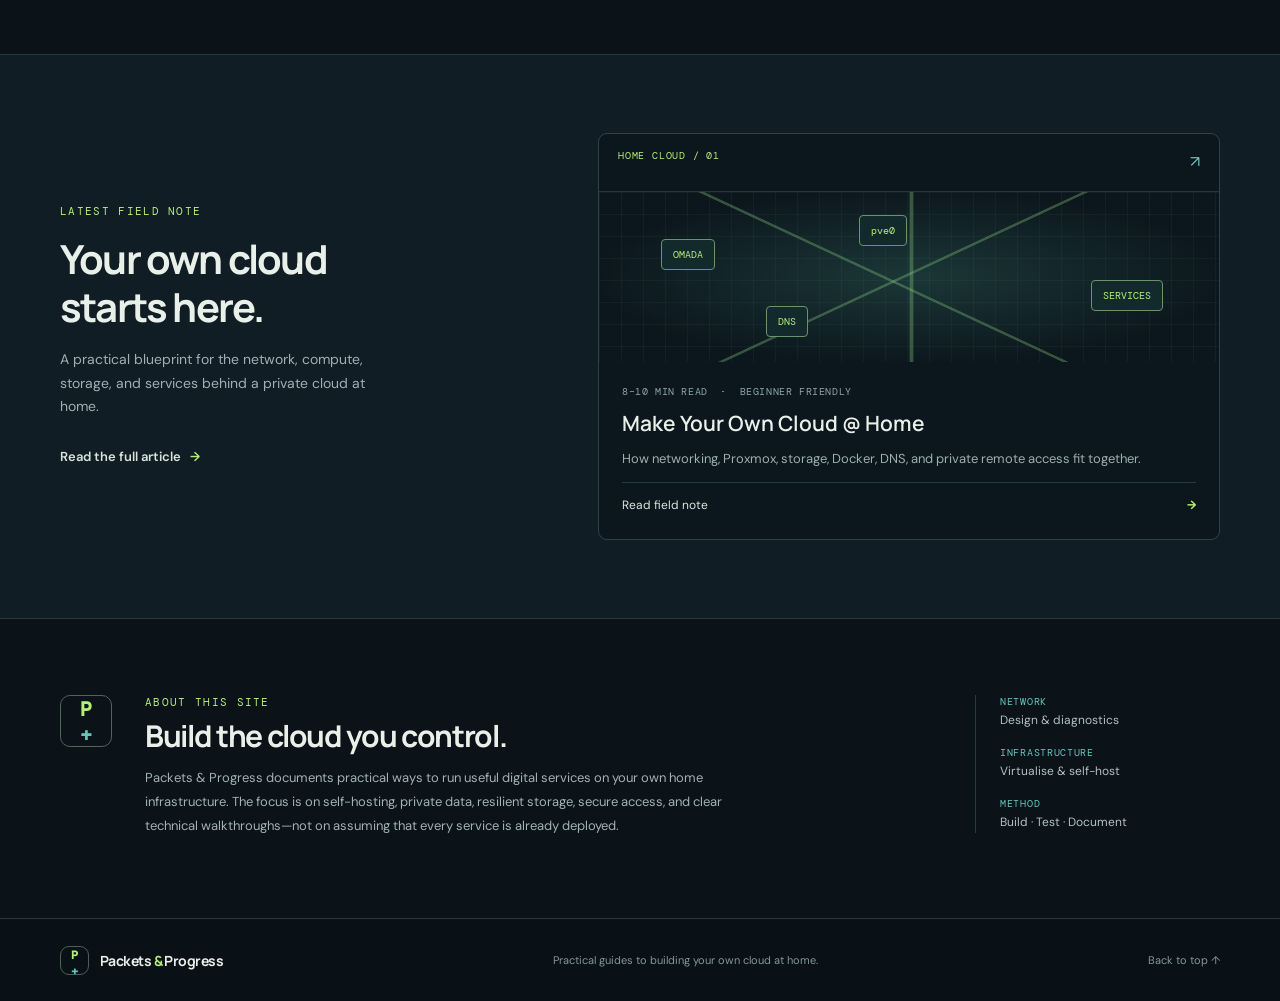
==== commit 05244043: "Refine home cloud messaging and navigation" ====
--- a/docs/index.html
+++ b/docs/index.html
@@ -19,7 +19,7 @@
         <div class="eyebrow"><span class="eyebrow-line"></span> SELF-HOSTING · HOMELAB · PRACTICAL GUIDES</div>
         <h1>Make your own cloud.<br><span>Right at home.</span></h1>
         <p class="hero-lede">Build a cloud you control using hardware at home. Explore the network, storage, virtualisation, applications, backups, and secure remote access that bring your own private services together.</p>
-        <div class="hero-actions"><a class="button button-primary" href="posts/first-steps.html">Start with the first post <span>→</span></a><a class="text-link" href="#topics">Explore the topics <span>↓</span></a></div>
+        <div class="hero-actions"><a class="button button-primary" href="posts/first-steps.html">Build your cloud <span>→</span></a><a class="text-link" href="#topics">Explore the topics <span>↓</span></a></div>
         <div class="hero-meta"><span><b>01</b> HOST</span><span><b>02</b> CONNECT</span><span><b>03</b> PROTECT</span></div>
       </div>
       <div class="network-art" aria-label="Abstract network topology illustration">
@@ -40,13 +40,13 @@
       <div class="topic-grid">
         <a class="topic-card" href="posts/first-steps.html"><div class="topic-icon">↔</div><div class="topic-kicker">01 / FOUNDATION</div><h3>Networking foundation</h3><p>Gateways, IP addressing, managed switches, and Wi-Fi—the path that connects every part of your home cloud.</p><span class="card-bottom">Explore foundations <b>↗</b></span></a>
         <a class="topic-card" href="posts/first-steps.html#proxmox"><div class="topic-icon">▦</div><div class="topic-kicker">02 / COMPUTE</div><h3>Your cloud server</h3><p>Use Proxmox to organise virtual machines and workloads on modest home hardware.</p><span class="card-bottom">Explore virtualisation <b>↗</b></span></a>
-        <a class="topic-card" href="posts/first-steps.html#dns"><div class="topic-icon">⌕</div><div class="topic-kicker">03 / STORAGE</div><h3>Files, media & backups</h3><p>Bring storage and media services together, keep data organised, and plan how to recover it.</p><span class="card-bottom">Explore DNS <b>↗</b></span></a>
+        <a class="topic-card" href="posts/first-steps.html#dns"><div class="topic-icon">⌕</div><div class="topic-kicker">03 / STORAGE</div><h3>Files, media & backups</h3><p>Bring storage and media services together, keep data organised, and plan how to recover it.</p><span class="card-bottom">Explore storage & backups <b>↗</b></span></a>
         <a class="topic-card" href="posts/first-steps.html#containers"><div class="topic-icon">□</div><div class="topic-kicker">04 / APPS</div><h3>Run your own apps</h3><p>Use Docker and self-hosted services to build alternatives to hosted tools.</p><span class="card-bottom">Explore containers <b>↗</b></span></a>
         <a class="topic-card" href="posts/first-steps.html#remote-access"><div class="topic-icon">⌁</div><div class="topic-kicker">05 / REMOTE ACCESS</div><h3>Your cloud, anywhere</h3><p>Use Tailscale and DNS thoughtfully to reach private services away from home.</p><span class="card-bottom">Explore remote access <b>↗</b></span></a>
-        <a class="topic-card" href="posts/first-steps.html#automation"><div class="topic-icon">⌘</div><div class="topic-kicker">06 / INTEGRATIONS</div><h3>Connect your home</h3><p>Home Assistant and other services that make the homelab useful day to day.</p><span class="card-bottom">Explore automation <b>↗</b></span></a>
+        <a class="topic-card" href="posts/first-steps.html#automation"><div class="topic-icon">⌘</div><div class="topic-kicker">06 / INTEGRATIONS</div><h3>Connect your home</h3><p>Home Assistant and other services that make the homelab useful day to day.</p><span class="card-bottom">Explore home services <b>↗</b></span></a>
       </div>
     </section>
-    <section class="latest-section" id="latest"><div class="wrap latest-layout"><div><div class="eyebrow">LATEST FIELD NOTE</div><h2>Your own cloud<br>starts here.</h2><p class="muted">A practical blueprint for the network, compute, storage, and services behind a private cloud at home.</p><a class="text-link" href="posts/first-steps.html">Read the full article <span>→</span></a></div><a class="article-preview" href="posts/first-steps.html"><div class="preview-top"><span class="tag">HOMELAB / 01</span><span class="preview-arrow">↗</span></div><div class="preview-graphic"><div class="mini-node n1">OMADA</div><div class="mini-node n2">pve0</div><div class="mini-node n3">DNS</div><div class="mini-node n4">SERVICES</div><div class="mini-lines"></div></div><div class="preview-content"><div class="article-meta">8–10 MIN READ <span>·</span> BEGINNER FRIENDLY</div><h3>Make Your Own Cloud @ Home</h3><p>How networking, Proxmox, storage, Docker, DNS, and private remote access fit together.</p><span class="read-link">Read field note <b>→</b></span></div></a></div></section>
+    <section class="latest-section" id="latest"><div class="wrap latest-layout"><div><div class="eyebrow">LATEST FIELD NOTE</div><h2>Your own cloud<br>starts here.</h2><p class="muted">A practical blueprint for the network, compute, storage, and services behind a private cloud at home.</p><a class="text-link" href="posts/first-steps.html">Read the full article <span>→</span></a></div><a class="article-preview" href="posts/first-steps.html"><div class="preview-top"><span class="tag">HOME CLOUD / 01</span><span class="preview-arrow">↗</span></div><div class="preview-graphic"><div class="mini-node n1">OMADA</div><div class="mini-node n2">pve0</div><div class="mini-node n3">DNS</div><div class="mini-node n4">SERVICES</div><div class="mini-lines"></div></div><div class="preview-content"><div class="article-meta">8–10 MIN READ <span>·</span> BEGINNER FRIENDLY</div><h3>Make Your Own Cloud @ Home</h3><p>How networking, Proxmox, storage, Docker, DNS, and private remote access fit together.</p><span class="read-link">Read field note <b>→</b></span></div></a></div></section>
     <section class="about-section wrap" id="about"><div class="about-mark">P<span>+</span></div><div><div class="eyebrow">ABOUT THIS SITE</div><h2>Build the cloud you control.</h2><p>Packets & Progress documents practical ways to run useful digital services on your own home infrastructure. The focus is on self-hosting, private data, resilient storage, secure access, and clear technical walkthroughs—not on assuming that every service is already deployed.</p></div><div class="about-stats"><div><b>NETWORK</b><span>Design & diagnostics</span></div><div><b>INFRASTRUCTURE</b><span>Virtualise & self-host</span></div><div><b>METHOD</b><span>Build · Test · Document</span></div></div></section>
   </main>
   <footer class="site-footer"><div class="wrap footer-inner"><a class="brand" href="index.html"><span class="brand-mark">P<span>+</span></span><span>Packets <i>&</i> Progress</span></a><span>Practical guides to building your own cloud at home.</span><a href="#top">Back to top ↑</a></div></footer>
